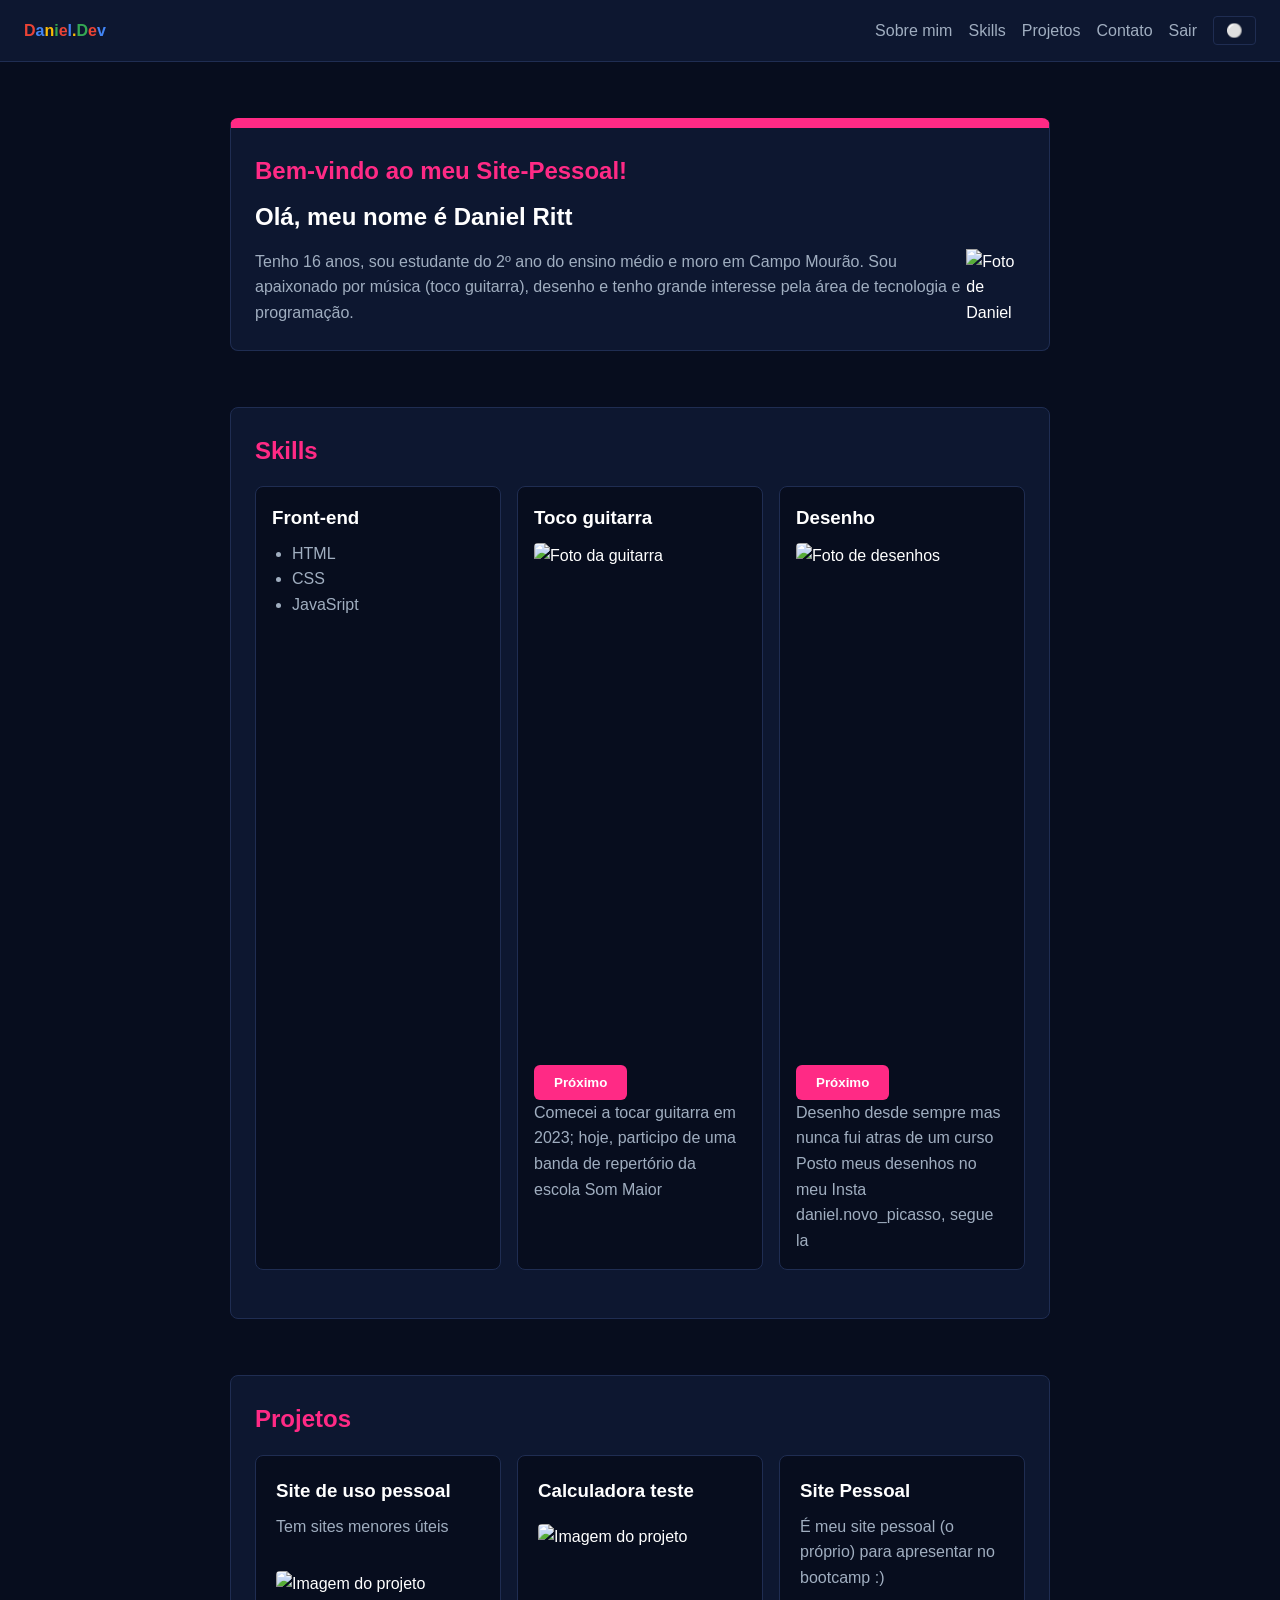
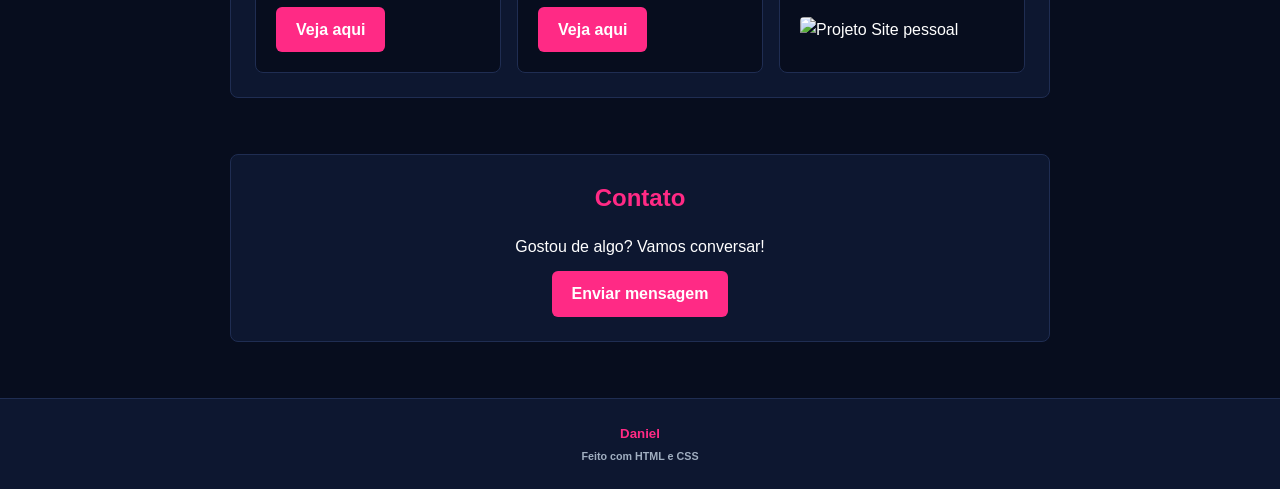
==== index.html @ 112ff214 "Add files via upload" ====
<!DOCTYPE html>
<html lang="pt-BR">

<head>
    <meta charset="UTF-8">
    <meta name="viewport" content="width=device-width, initial-scale=1.0">
    <title>Document</title>
    <link rel="stylesheet" href="style.css">
</head>

<body>
    <header class="topo">
        <a class="topo"><span class="vermelho">D</span><span class="azul">a</span><span class="amarelo">n</span><span
                class="verde">i</span><span class="vermelho">e</span><span class="azul">l</span><span
                class="amarelo">.</span><span class="verde">D</span><span class="vermelho">e</span><span
                class="azul">v</span></a>
        <nav>
            <a href="#sobre-mim">Sobre mim</a>
            <a href="#skills">Skills</a>
            <a href="#projetos">Projetos</a>
            <a href="#contato">Contato</a>
            <a href="login.html">Sair</a>
            <button class="botao-tema" aria-label="Alternar tema da página">⚪</button>
        </nav>
        <button class="botao-menu" aria-label="Abrir menu" aria-expanded="false">☰</button>
    </header>

    <main>
        <section id="sobre-mim" class="hero container">
            <div class="hero-texto">
                <h2>Bem-vindo ao meu Site-Pessoal!</h2>
                <h1>Olá, meu nome é Daniel Ritt</h1>
            </div>
            <div class="paragrafo">
                <p> Tenho 16 anos, sou estudante do 2º ano do ensino médio e moro em Campo Mourão. Sou apaixonado por
                    música
                    (toco guitarra), desenho e tenho grande interesse pela área de tecnologia e programação.
                </p>
                <img src="#" alt="Foto de Daniel">
            </div>
            <div>
            </div>
        </section>

        <section id="skills" class="container">
            <h2>Skills</h2>
            <div id="lSkill" class="coluna">
                <article id="lista-front">
                    <h3>Front-end</h3>
                    <ul>
                        <li>HTML</li>
                        <li>CSS</li>
                        <li>JavaSript</li>
                    </ul>
                </article>
                <article class="cartao">
                    <h3>Toco guitarra</h3>
                    <div id="img-instrumentos">
                        <img class="aparece" src="img/guitarra.png" alt="Foto da guitarra" title="Foto de instrumento">
                        <img class="esconde" src="img/baixo.png" alt="Foto do baixo." title="Foto de instrumento">
                        <img class="esconde" src="img/violao.png" alt="Foto do violão." title="Foto de instrumento">
                    </div>
                    <button type="button" class="botao" id="proximo-instrumento">Próximo</button>
                    <p>Comecei a tocar guitarra em 2023; hoje, participo de uma banda de repertório da escola Som Maior
                    </p>
                </article>
                <article class="cartao">
                    <h3>Desenho</h3>
                    <div id="img-desenhos">
                        <img class="aparece" src="img/desenho1.png" alt="Foto de desenhos" title="Foto de desenho">
                        <img class="esconde" src="img/desenho2.png" alt="Foto de desenhos" title="Foto de desenho">
                        <img class="esconde" src="img/desenho3.png" alt="Foto de desenhos" title="Foto de desenho">
                        <img class="esconde" src="img/desenho4.png" alt="Foto de desenhos" title="Foto de desenho">
                    </div>
                    <button type="button" class="botao" id="proximo-desenho">Próximo</button>
                    <p>Desenho desde sempre mas nunca fui atras de um curso</p>
                    <p>Posto meus desenhos no meu Insta daniel.novo_picasso, segue la</p>
                </article>
            </div>
        </section>

        <section id="projetos" class="container">
            <h2>Projetos</h2>
            <div class="coluna">
                <article class="cartao" id="site-utilidades">
                    <h3>Site de uso pessoal</h3>
                    <p>Tem sites menores úteis</p>
                    <img src="#" alt="Imagem do projeto">
                    <a href="site-utilide.html" class="botao">Veja aqui</a>
                </article>
                <article class="cartao" id="calculadora">
                    <h3>Calculadora teste</h3>
                    <img src="#" alt="Imagem do projeto">
                    <a href="calculadora.html" class="botao">Veja aqui</a>
                </article>
                <article class="cartao" id="siteBootcamp">
                    <h3>Site Pessoal</h3>
                    <p>É meu site pessoal (o próprio) para apresentar no bootcamp :)</p>
                    <img src="img/site-pessoal.png" alt="Projeto Site pessoal" title="Projeto Site Pessoal">
                </article>
            </div>
        </section>

        <section id="contato" class="container">
            <h2>Contato</h2>
            <p>Gostou de algo? Vamos conversar!</p>
            <a href="contato.html" class="botao">Enviar mensagem</a>
        </section>
    </main>


    <footer class="rodape">
        <h5>Daniel</h5>
        <h6>Feito com HTML e CSS</h6>
    </footer>

    <script src="script.js"></script>
    <script src="layout.js"></script>
</body>

</html>
---- style.css ----
/* ==========================================
   variaveis globais (design system)
   ========================================== */
:root {
  /* cores principais: azul bem escuro, rosa (impacto) e branco */
  --cor-fundo: #070d1e;
  --cor-fundo-painel: #0d1730;
  --cor-campo: #070d1e;
  --cor-texto: #ffffff;
  --cor-texto-secundario: #a0aec0;
  --cor-destaque: #ff2a85;
  --cor-borda: #1f2d52;
}

/* ==========================================
   modo claro (tema van halen)
   ========================================== */
html.modo-claro,
.modo-claro {
  --cor-fundo: #faf7f7;
  --cor-fundo-painel: #ffffff;
  --cor-campo: #ffffff;
  --cor-texto: #111827;
  --cor-texto-secundario: #4b5563;
  --cor-destaque: #d62828;
  --cor-borda: #e5e7eb;
}

/* fundo com listras assimetricas estilo van halen */
html.modo-claro body {
  background-color: var(--cor-fundo);
  background-image:
    /* listra preta grossa diagonal forte */
    linear-gradient(28deg, transparent 18%, rgba(17, 24, 39, 0.22) 18%, rgba(17, 24, 39, 0.22) 22%, transparent 22%),
    /* listras vermelhas fortes e largas estilo fita */
    linear-gradient(-48deg, transparent 12%, rgba(214, 40, 40, 0.28) 12%, rgba(214, 40, 40, 0.28) 18%, transparent 18%, transparent 40%, rgba(214, 40, 40, 0.35) 40%, rgba(214, 40, 40, 0.35) 48%, transparent 48%, transparent 74%, rgba(214, 40, 40, 0.20) 74%, rgba(214, 40, 40, 0.20) 77%, transparent 77%),
    /* listra branca destacada cruzando */
    linear-gradient(65deg, transparent 33%, rgba(255, 255, 255, 0.8) 33%, rgba(255, 255, 255, 0.8) 36%, transparent 36%),
    /* listras pretas finas e inclinadas */
    linear-gradient(115deg, transparent 27%, rgba(17, 24, 39, 0.24) 27%, rgba(17, 24, 39, 0.24) 29%, transparent 29%, transparent 68%, rgba(17, 24, 39, 0.16) 68%, rgba(17, 24, 39, 0.16) 71%, transparent 71%),
    /* faixa transversal vermelha mais suave */
    linear-gradient(-15deg, transparent 55%, rgba(214, 40, 40, 0.22) 55%, rgba(214, 40, 40, 0.22) 63%, transparent 63%),
    /* fita preta aguda cortando a lateral */
    linear-gradient(82deg, transparent 46%, rgba(17, 24, 39, 0.20) 46%, rgba(17, 24, 39, 0.20) 48%, transparent 48%);
  background-attachment: fixed;
  background-size: 100% 100%;
}

/*GERAL*/
* {
  margin: 0;
  padding: 0;
  box-sizing: border-box;
}

html {
  scroll-behavior: smooth;
}

body {
  background-color: var(--cor-fundo);
  color: var(--cor-texto);
  font-family: sans-serif;
  line-height: 1.6;
  overflow-x: hidden;
}

/* regra geral para imagens nao estourarem a largura da tela */
img {
  max-width: 100%;
  height: auto;
}

.container {
  max-width: 820px;
  width: calc(100% - 32px);
  margin: 56px auto;
  padding: 24px;
  background-color: var(--cor-fundo-painel);
  border: 1px solid var(--cor-borda);
  border-radius: 8px;
}

@media (max-width: 700px) {
  .container {
    width: calc(100% - 24px);
    padding: 16px;
    margin: 36px auto;
  }
}

/* cores do logotipo colorido */
.vermelho {
  color: #ea4335;
}

.azul {
  color: #4285f4;
}

.amarelo {
  color: #fbbc05;
}

.verde {
  color: #34a853;
}

/*HEADER*/
header.topo {
  display: flex;
  justify-content: space-between;
  align-items: center;
  background-color: var(--cor-fundo-painel);
  color: var(--cor-texto);
  border-bottom: 1px solid var(--cor-borda);
  padding: 16px 24px;
}

.topo a {
  color: var(--cor-texto);
  text-decoration: none;
  font-weight: bold;
}

.topo nav {
  display: flex;
  align-items: center;
}

.topo nav a {
  color: var(--cor-texto-secundario);
  margin-left: 16px;
  font-weight: normal;
}

.botao-tema,
.botao-menu {
  background-color: transparent;
  color: var(--cor-texto);
  border: 1px solid var(--cor-borda);
  padding: 6px 12px;
  cursor: pointer;
  border-radius: 4px;
}

.botao-tema {
  margin-left: 16px;
}

/* botao hamburguer em telas menores */
.botao-menu {
  display: none;
}

@media (max-width: 700px) {
  header.topo {
    flex-wrap: wrap;
    padding: 12px 16px;
  }

  .botao-menu {
    display: block;
  }

  .topo nav {
    margin-left: auto;
    margin-right: 8px;
  }

  .topo nav a {
    display: none;
  }

  .topo nav.menu-aberto {
    order: 3;
    width: 100%;
    margin-top: 12px;
    padding-top: 12px;
    border-top: 1px solid var(--cor-borda);
    flex-direction: column;
    align-items: flex-start;
  }

  .topo nav.menu-aberto a {
    display: block;
    margin: 8px 0;
    margin-left: 0;
  }

  .topo nav.menu-aberto .botao-tema {
    margin: 8px 0 0 0;
  }
}

/*SEÇÃO SOBRE MIM*/
.hero {
  border-top: 10px solid var(--cor-destaque);
}

.hero-texto {
  margin-bottom: 12px;
}

.hero-texto h2 {
  color: var(--cor-destaque);
  margin-bottom: 8px;
}

.hero-texto h1 {
  color: var(--cor-texto);
}

.paragrafo {
  display: flex;
}

.paragrafo p {
  color: var(--cor-texto-secundario);
}

@media (max-width: 700px) {
  .hero-texto h1 {
    font-size: 1.5rem;
  }

  .hero-texto h2 {
    font-size: 1.1rem;
  }
}

/*SEÇÃO SKILLS, PROJETOS E CONTATO*/
#skills h2,
#projetos h2,
#contato h2 {
  color: var(--cor-destaque);
  margin-bottom: 16px;
}

#contato {
  display: flex;
  flex-direction: column;
  justify-content: center;
  align-items: center;
}

.coluna {
  display: grid;
  grid-template-columns: repeat(3, 1fr);
  gap: 16px;
  margin-bottom: 24px;
}

.cartao,
#lista-front {
  background-color: var(--cor-fundo);
  border: 1px solid var(--cor-borda);
  border-radius: 8px;
  padding: 16px;
  color: var(--cor-texto);
}

@media (max-width: 700px) {
  .coluna {
    grid-template-columns: 1fr;
  }
}

.cartao h3,
#lista-front h3 {
  color: var(--cor-texto);
  margin-bottom: 8px;
}

.cartao p,
#lista-front ul {
  color: var(--cor-texto-secundario);
}

.cartao img {
  max-width: 100%;
  height: auto;
  margin: 10px 0;
  display: block;
  border-radius: 4px;
}

#lista-front ul {
  padding-left: 20px;
}

/* dimensoes padronizadas para as fotos de instrumentos e desenhos */
#img-instrumentos,
#img-desenhos {
  display: grid;
  height: 500px;
  width: 200px;
  margin: 10px 0;
}

#img-instrumentos img,
#img-desenhos img {
  grid-area: 1 / 1;
  width: 100%;
  height: 100%;
  object-fit: contain;
  margin: 0;
}

/* cartoes da secao de projetos */
#projetos .coluna {
  margin-bottom: 0;
}

#projetos .cartao {
  display: flex;
  flex-direction: column;
  padding: 20px;
}

#projetos .cartao p {
  margin-bottom: 16px;
  flex-grow: 1;
}

#projetos .cartao .botao {
  margin-top: auto;
  align-self: flex-start;
}

/* botao de acao usado nos projetos, contato e login */
.botao {
  display: inline-block;
  background-color: var(--cor-destaque);
  color: #ffffff;
  padding: 10px 20px;
  border-radius: 6px;
  text-decoration: none;
  border: none;
  cursor: pointer;
  font-weight: bold;
  margin-top: 12px;
}

/* ==========================================
   formularios (contato e login)
   ========================================== */
.contato-pagina {
  max-width: 650px;
  border-top: 10px solid var(--cor-destaque);
}

.contato-pagina h1 {
  color: var(--cor-destaque);
  margin-bottom: 8px;
}

.contato-pagina p {
  color: var(--cor-texto-secundario);
  margin-bottom: 20px;
}

.formulario {
  width: 100%;
}

.campo {
  margin-bottom: 16px;
}

.campo label {
  display: block;
  color: var(--cor-texto);
  margin-bottom: 6px;
  font-size: 0.95rem;
}

.campo input,
.campo select,
.campo textarea {
  width: 100%;
  padding: 10px 12px;
  background-color: var(--cor-campo);
  color: var(--cor-texto);
  border: 1px solid var(--cor-borda);
  border-radius: 6px;
  font-family: inherit;
  font-size: 1rem;
}

.aviso {
  margin-top: 12px;
  font-weight: bold;
}

.aviso.erro {
  color: #ef4444;
}

.aviso.certo {
  color: #22c55e;
}

/* ==========================================
   rodape
   ========================================== */
.rodape {
  background-color: var(--cor-fundo-painel);
  color: var(--cor-texto-secundario);
  border-top: 1px solid var(--cor-borda);
  text-align: center;
  padding: 24px;
  margin-top: 40px;
}

.rodape h5 {
  color: var(--cor-destaque);
  margin-bottom: 4px;
}

/* ==========================================
   efeitos de hover e transicoes
   ========================================== */
body,
.topo,
.container,
.cartao,
#lista-front,
.formulario,
.campo input,
.campo select,
.campo textarea,
.rodape {
  transition: background-color 0.3s, color 0.3s, border-color 0.3s;
}

.topo nav a {
  transition: color 0.2s;
}

.topo nav a:hover {
  color: var(--cor-destaque);
}

.botao-tema,
.botao-menu {
  transition: border-color 0.2s, color 0.2s;
}

.botao-tema:hover,
.botao-menu:hover {
  border-color: var(--cor-destaque);
  color: var(--cor-destaque);
}

.botao {
  transition: opacity 0.2s, transform 0.1s;
}

.botao:hover {
  opacity: 0.9;
}

/* transicao de opacidade para instrumentos e desenhos */
#img-instrumentos img,
#img-desenhos img {
  transition: opacity 0.5s;
}

#img-instrumentos .aparece,
#img-desenhos .aparece {
  opacity: 1;
}

#img-instrumentos .esconde,
#img-desenhos .esconde {
  opacity: 0;
}
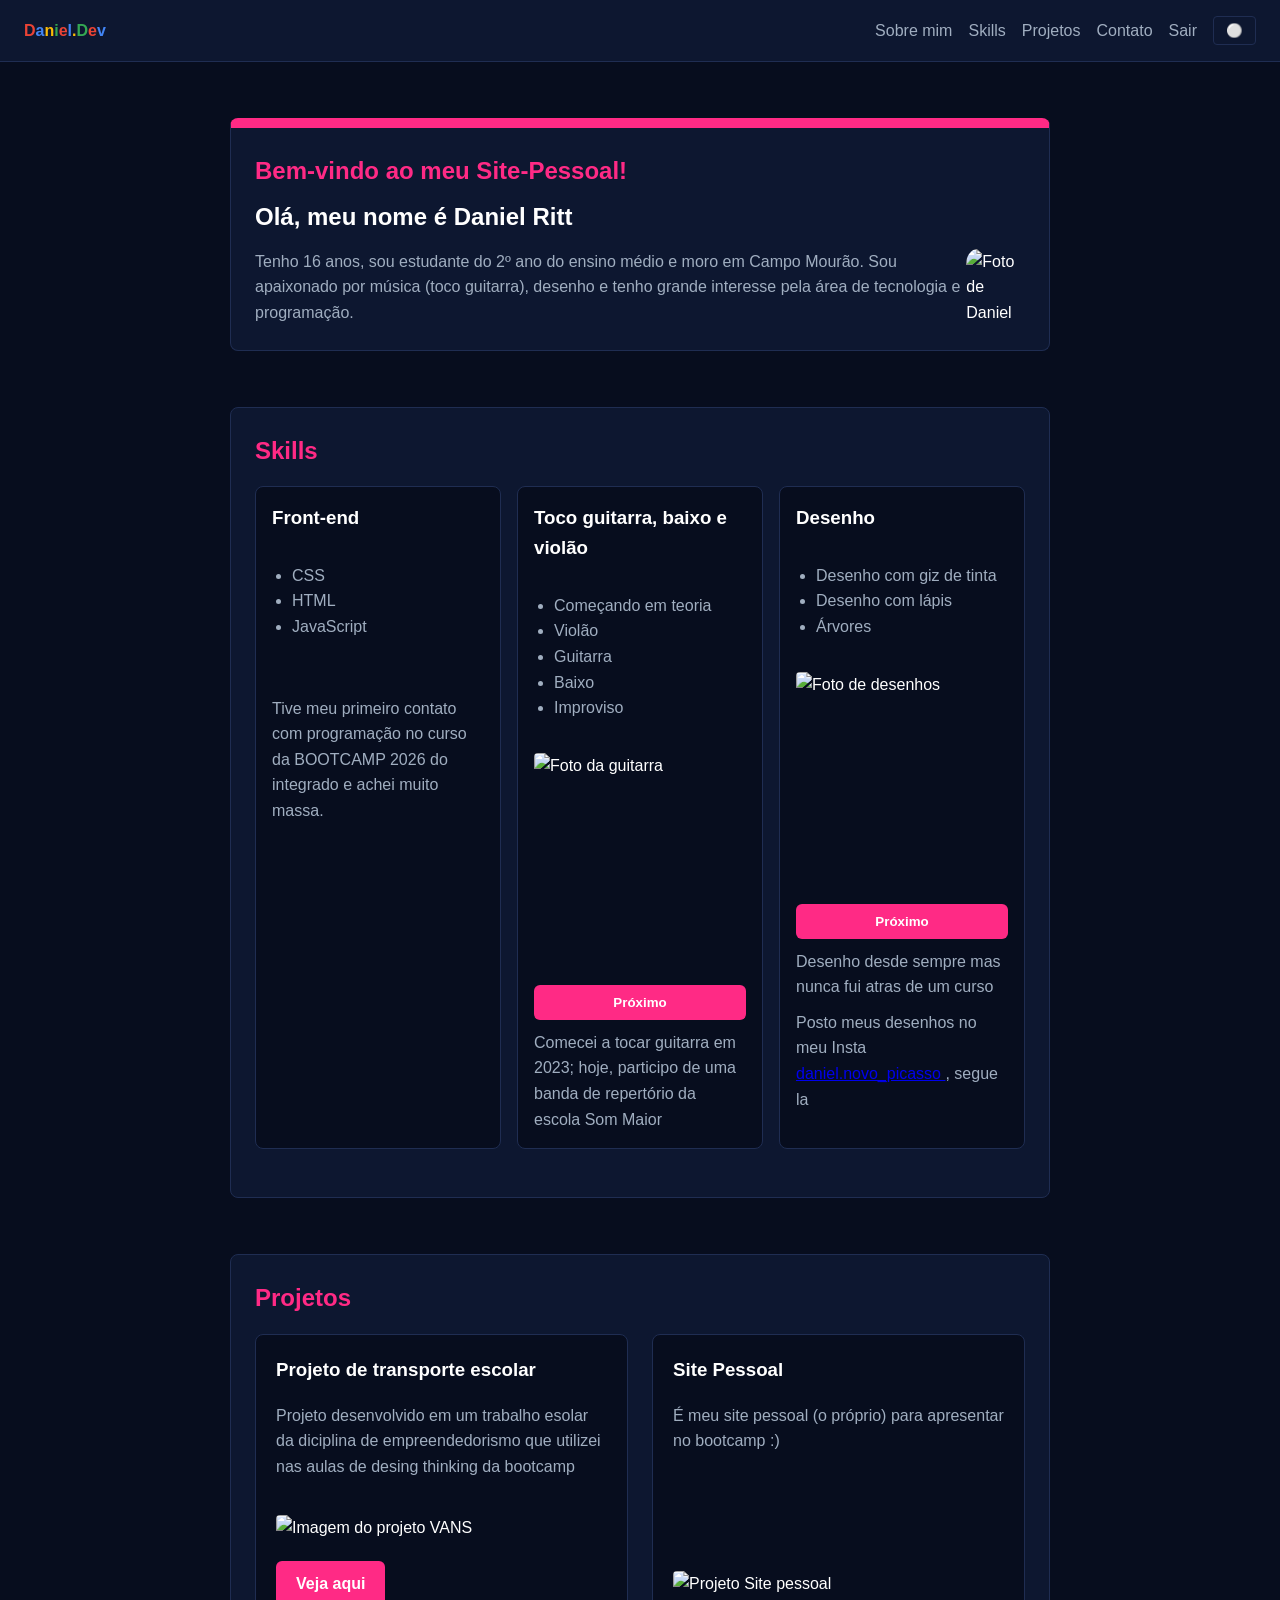
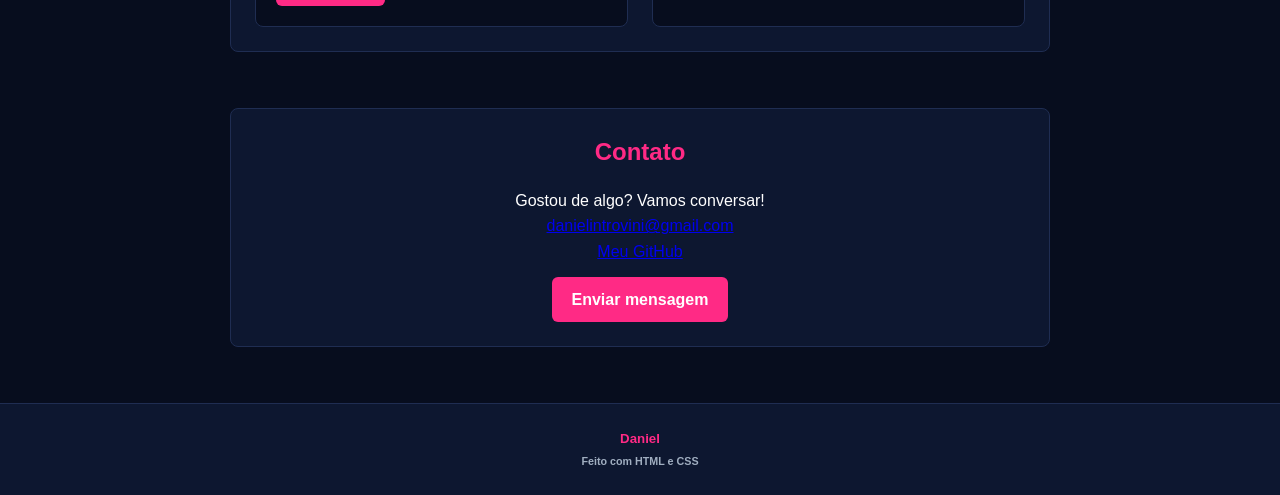
==== commit e8956efb: "Add files via upload" ====
--- a/index.html
+++ b/index.html
@@ -36,7 +36,7 @@
                     música
                     (toco guitarra), desenho e tenho grande interesse pela área de tecnologia e programação.
                 </p>
-                <img src="#" alt="Foto de Daniel">
+                <img id="fotoMinha" src="img/daniel.png" alt="Foto de Daniel" title="Foto do autor">
             </div>
             <div>
             </div>
@@ -45,16 +45,16 @@
         <section id="skills" class="container">
             <h2>Skills</h2>
             <div id="lSkill" class="coluna">
-                <article id="lista-front">
+                <article id="lista-front" class="cartao">
                     <h3>Front-end</h3>
                     <ul>
-                        <li>HTML</li>
-                        <li>CSS</li>
-                        <li>JavaSript</li>
                     </ul>
+                    <p>Tive meu primeiro contato com programação no curso da BOOTCAMP 2026 do integrado
+                        e achei muito massa.
+                    </p>
                 </article>
-                <article class="cartao">
-                    <h3>Toco guitarra</h3>
+                <article id="lista-musica" class="cartao">
+                    <h3>Toco guitarra, baixo e violão</h3>
                     <div id="img-instrumentos">
                         <img class="aparece" src="img/guitarra.png" alt="Foto da guitarra" title="Foto de instrumento">
                         <img class="esconde" src="img/baixo.png" alt="Foto do baixo." title="Foto de instrumento">
@@ -64,7 +64,7 @@
                     <p>Comecei a tocar guitarra em 2023; hoje, participo de uma banda de repertório da escola Som Maior
                     </p>
                 </article>
-                <article class="cartao">
+                <article id="lista-desenho" class="cartao">
                     <h3>Desenho</h3>
                     <div id="img-desenhos">
                         <img class="aparece" src="img/desenho1.png" alt="Foto de desenhos" title="Foto de desenho">
@@ -74,7 +74,10 @@
                     </div>
                     <button type="button" class="botao" id="proximo-desenho">Próximo</button>
                     <p>Desenho desde sempre mas nunca fui atras de um curso</p>
-                    <p>Posto meus desenhos no meu Insta daniel.novo_picasso, segue la</p>
+                    <p>Posto meus desenhos no meu Insta <a href="https://www.instagram.com/daniel.novo_picasso/"
+                            target="_blank">
+                            daniel.novo_picasso
+                        </a>, segue la</p>
                 </article>
             </div>
         </section>
@@ -82,16 +85,13 @@
         <section id="projetos" class="container">
             <h2>Projetos</h2>
             <div class="coluna">
-                <article class="cartao" id="site-utilidades">
-                    <h3>Site de uso pessoal</h3>
-                    <p>Tem sites menores úteis</p>
-                    <img src="#" alt="Imagem do projeto">
-                    <a href="site-utilide.html" class="botao">Veja aqui</a>
-                </article>
-                <article class="cartao" id="calculadora">
-                    <h3>Calculadora teste</h3>
-                    <img src="#" alt="Imagem do projeto">
-                    <a href="calculadora.html" class="botao">Veja aqui</a>
+                <article class="cartao" id="transporte-escolar">
+                    <h3>Projeto de transporte escolar</h3>
+                    <p>Projeto desenvolvido em um trabalho esolar da diciplina de empreendedorismo que utilizei nas
+                        aulas de desing thinking da bootcamp</p>
+                    <img src="img/vans.png" alt="Imagem do projeto VANS" title="Projeto VANS">
+                    <a href="https://www.figma.com/design/2BQHTXSU5sFRY13VrjYg9S/Sem-t%C3%ADtulo?t=TJ9c0ImoStaYPecF-1"
+                        class="botao">Veja aqui</a>
                 </article>
                 <article class="cartao" id="siteBootcamp">
                     <h3>Site Pessoal</h3>
@@ -104,6 +104,12 @@
         <section id="contato" class="container">
             <h2>Contato</h2>
             <p>Gostou de algo? Vamos conversar!</p>
+            <a href="https://mail.google.com/mail/?view=cm&fs=1&to=danielintroviniritt@gmail.com" target="_blank">
+                danielintrovini@gmail.com
+            </a>
+            <a href="https://github.com/danielintroviniritt-alt" target="_blank">
+                Meu GitHub
+            </a>
             <a href="contato.html" class="botao">Enviar mensagem</a>
         </section>
     </main>
--- a/style.css
+++ b/style.css
@@ -148,6 +148,17 @@
   margin-left: 16px;
 }
 
+@media (max-width: 700px) {
+  main .paragrafo {
+    display: flex;
+    flex-direction: column;
+  }
+}
+
+#fotoMinha {
+  border-radius: 20%;
+}
+
 /* botao hamburguer em telas menores */
 .botao-menu {
   display: none;
@@ -251,8 +262,14 @@
   margin-bottom: 24px;
 }
 
+.cartao {
+  gap: 10px
+}
+
 .cartao,
 #lista-front {
+  display: flex;
+  flex-direction: column;
   background-color: var(--cor-fundo);
   border: 1px solid var(--cor-borda);
   border-radius: 8px;
@@ -292,15 +309,18 @@
 /* dimensoes padronizadas para as fotos de instrumentos e desenhos */
 #img-instrumentos,
 #img-desenhos {
-  display: grid;
-  height: 500px;
-  width: 200px;
+  display: flex;
+  position: relative;
+  height: 200px;
+  width: 100%;
   margin: 10px 0;
 }
 
 #img-instrumentos img,
 #img-desenhos img {
-  grid-area: 1 / 1;
+  position: absolute;
+  top: 0;
+  left: 0;
   width: 100%;
   height: 100%;
   object-fit: contain;
@@ -308,6 +328,22 @@
 }
 
 /* cartoes da secao de projetos */
+
+#projetos .coluna {
+  justify-content: center;
+  /* centraliza o grid */
+  grid-template-columns: repeat(2, minmax(250px, 1fr));
+  gap: 24px;
+  /* espaçamento entre os cartões */
+}
+
+@media (max-width: 700px) {
+  #projetos .coluna {
+    grid-template-columns: 1fr;
+    /* coluna única em telas pequenas */
+  }
+}
+
 #projetos .coluna {
   margin-bottom: 0;
 }
@@ -475,4 +511,40 @@
 #img-instrumentos .esconde,
 #img-desenhos .esconde {
   opacity: 0;
-}+}
+
+/* =============================================================
+   Centralizar os dois cartões da seção Projetos
+   ============================================================= */
+#projetos .coluna {
+  justify-content: center;
+  /* centraliza o grid */
+  grid-template-columns: repeat(2, minmax(250px, 1fr));
+  gap: 24px;
+  /* espaçamento entre os cartões */
+}
+
+@media (max-width: 700px) {
+  #projetos .coluna {
+    grid-template-columns: 1fr;
+    /* coluna única em telas pequenas */
+  }
+}
+
+/* --------------------------------------------------------------
+   Espaçamento das listas geradas nas skills (front‑end, música, desenho)
+   -------------------------------------------------------------- */
+.cartao ul {
+    margin: 12px 0;         /* espaço acima e abaixo da lista */
+    padding-left: 20px;     /* já existia, reforçado para clareza */
+    color: var(--cor-texto-secundario);
+}
+
+/* --------------------------------------------------------------
+   Espaçamento das listas geradas nas skills (front‑end, música, desenho)
+   -------------------------------------------------------------- */
+.cartao ul {
+    margin: 12px 0;         /* espaço acima e abaixo da lista */
+    padding-left: 20px;     /* já existia, reforçado para clareza */
+    color: var(--cor-texto-secundario);
+}
